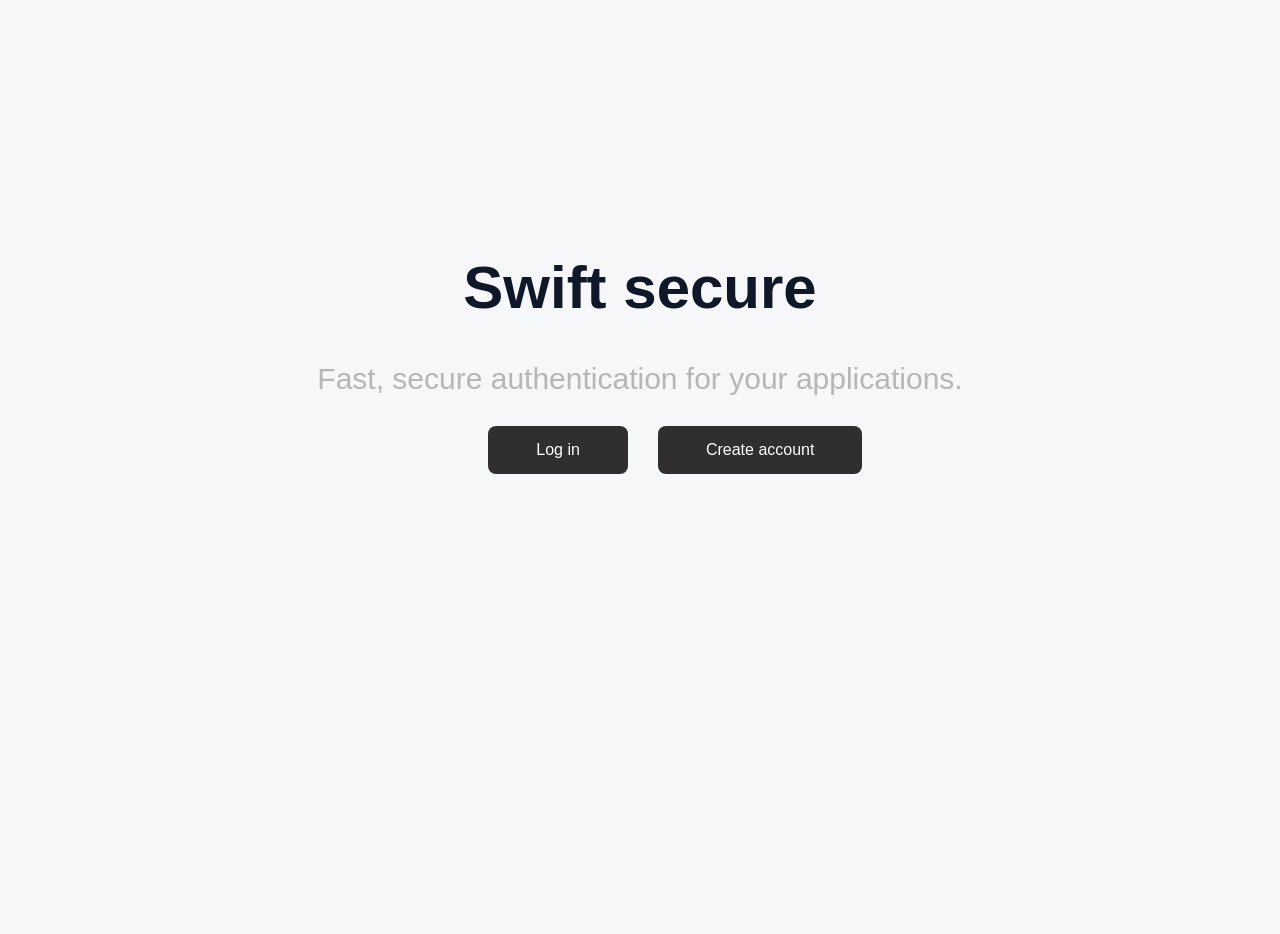
==== index.html @ 9c05d334 "first commit" ====
<!DOCTYPE html>
<html lang="en">
<head>
    <meta charset="UTF-8">
    <meta name="viewport" content="width=device-width, initial-scale=1.0">
    <title>Document</title>
    <link rel="stylesheet" href="./stlye.css">
</head>
<body>
   <!-- begining  -->

   <div class="hero">
   <div class="her">
     <div class="hero1">
        <h1>Swift secure</h1>
    </div>

    <div class="hero2">
      <p>Fast, secure authentication for your applications.</p>
    </div>
   </div>

   <div class="bot">
    <div class="btn">
        <a href="./login.html">
             <button class="button1">Log in</button>
        </a>
       
    </div>

    <div>
        <a href="./signup.html">
            <button  class="button1">Create account</button>
        </a>
    </div>
   </div>
   </div>
</body>
</html>
---- stlye.css ----
body{
    background-color: #f6f7f8 ;
}

.her{
    margin-top: 20%;
}

.hero1{
    text-align: center;
    font-size: 30px;
    font-family: "roboto",sans-serif;
    color: #0f1729;
}

.hero2{
    text-align: center;
    font-size: 30px;
    font-family: "roboto",sans-serif;
    color: #b5b6b8;
}

.bot{
    display: flex;
    gap: 30px;
    width: 900px;
    height: 500px;
    margin: auto;
    margin-left: 38%;
}


.button1{
    padding: 15px 48px;
    border-radius: 8px;
    font-size: 16px;
    border: none;
    cursor: pointer;
    background-color: rgb(48, 46, 46);
    color: white;
    transition: background-color 0.3s ease;
}

.button1:active{
    cursor:pointer;
    scale: 0.95s;
    transition: all 0.1s;
}

.button1:hover{
    cursor:pointer;
    transform: translateY(-3px);
    transition: all 0.1s;
    background-color: rgb(114, 248, 248);
}

.log{
    margin-top: 5%;
    background-color:white;
    padding: 30px;
    width: 800px;
    margin: auto;
    border-radius: 20px;
    
}

.log1{
    text-align: center;
    font-size: 25px;
    font-family: "roboto",sans-serif;
}

.log2{
    text-align: center;
    font-size: 20px;
}

.form{
    width: 1500px;
    height: 500px;
    margin-left: 20%;
}

.form label{
  font-size: 20px;
  display: block;
}

.form input{
    width: 30%;
    padding: 20px;
    border-radius: 20px;
    border:1px solid;
}

 .check{
    display: flex;
    align-items: center;
    margin-left: -4%;

}

.ce{
    margin-left: 20%;
    height: 20px;
}

.re{
    margin-top: -25px;
    margin-left: 90px;
}

.forgot{
    margin-left: 10%;
    margin-top: -15px;
    font-size: 20px;
    color: rgb(119, 119, 243);
}

.button2{
     padding: 15px 100px;
    border-radius: 8px;
    font-size: 16px;
    border: none;
    cursor: pointer;
    background-color: rgb(48, 46, 46);
    color: white;
    margin-left: 8%; 
}

.sign2{
    display: flex;
    /* gap: 10px; */
    flex-direction: column;
    margin-left: 11%;
}

.sign3{
    margin-left: 3.5%;
    font-size: 15px;
    color: rgb(119, 119, 243);
}

.reset{
    margin-top: 5%;
}

.reset1{
    margin-top: 10%;
    width: 800px;
    background-color: white;
    margin: auto;
    height: 500px;
    padding: 30px;
    border-radius: 40px;
    
}

.password{
    text-align: center;
}

.entre{
    text-align: center;
}

.reset label{
  font-size: 20px;
  display: block;
  margin-left: -18%;
}

.reset input{
    width: 67%;
    padding: 20px;
    border-radius: 20px;
    border:1px solid;
    margin-left: -20%;
}

.for{
    margin-left: 35%;
}

.button3{
     padding: 15px 140px;
    border-radius: 8px;
    font-size: 16px;
    border: none;
    cursor: pointer;
    background-color: rgb(48, 46, 46);
    color: white;
    margin-left: 22%; 
}


.button4{
     padding: 15px 167px;
    border-radius: 8px;
    font-size: 16px;
    border: none;
    cursor: pointer;
    background-color:transparent;
    color: #434447;
    margin-left: 36.2%;
    margin-top: 10px; 
}

.button4:hover{
    color: black;
}

.log3{
    text-align: center;
    font-size: 25px;
    font-family: "roboto",sans-serif;
}

.log4{
    text-align: center;
    font-size: 20px;
}

.form2{
    width: 1500px;
    height: 500px;
    margin-left: 20%;
}

.form2 label{
  font-size: 20px;
  display: block;
  margin-left: -5%;
}

.form2 input{
    width: 30%;
    padding: 20px;
    border-radius: 20px;
    border:1px solid;
    margin-left: -6%;
}

.logo{
    margin-top: 4%;
    background-color:white;
    padding: 30px;
    width: 500px;
    margin: auto;
    border-radius: 20px;
    height: 750px;
    
}

.button5{
     padding: 15px 100px;
    border-radius: 8px;
    font-size: 16px;
    border: none;
    cursor: pointer;
    background-color: rgb(48, 46, 46);
    color: white;
    margin-left: 3%; 

}.sign4{
    display: flex;
    /* gap: 10px; */
    flex-direction: column;
    margin-left: 6%;
}


.sign5{
    margin-left: 3.5%;
    font-size: 15px;
    color: rgb(119, 119, 243);
}

@media (max-width:640px){
.her{
    margin-top: 60%;
}

    .hero1{
    text-align: center;
    font-size: 20px;
    font-family: "roboto",sans-serif;
    color: #0f1729;
    margin-left: -25%;
}

.hero2{
    text-align: center;
    font-size: 13px;
    font-family: "roboto",sans-serif;
    color: #b5b6b8;
    margin-left: -25%;
}

.bot{
    display: flex;
    gap: 30px;
    width: 900px;
    height: 500px;
    margin: auto;
    margin-left: 1%;
}


.button1{
    padding: 10px 27px;
    border-radius: 8px;
    font-size: 16px;
    border: none;
    cursor: pointer;
    background-color: rgb(48, 46, 46);
    color: white;
    transition: background-color 0.3s ease;
}

.button1:active{
    cursor:pointer;
    scale: 0.95s;
    transition: all 0.1s;
}

.button1:hover{
    cursor:pointer;
    transform: translateY(-3px);
    transition: all 0.1s;
    background-color: rgb(114, 248, 248);
}

.login{
    margin-top: 20%;
}

.log{
    margin-top: 10%;
    background-color:white;
    padding: 30px;
    width: 800px;
    margin: auto;
    border-radius: 20px;
    margin-left: -20%;
    
}

.log1{
    text-align: center;
    font-size: 20px;
    font-family: "roboto",sans-serif;
    margin-left: -35%;
}

.form{
    width: 1500px;
    height: 500px;
    margin-left: 20%;
}

.form label{
  font-size: 20px;
  display: block;
  margin-left: -5%;
}

.form input{
    width: 20%;
    padding: 20px;
    border-radius: 20px;
    border:1px solid;
    margin-left: -5%;
}

 .check{
    display: flex;
    align-items: center;
    margin-left: 2%;
    /* flex-direction: column; */

}


.ce{
    /* margin-left: -70%; */
    height: 20px;
}

.re{
    margin-top: -30px;
    margin-left:30%;
}

.forgot{
    margin-left: 20%;
    margin-top: -25px;
    font-size: 20px;
    color: rgb(119, 119, 243);
}



.button2{
     padding: 15px 100px;
    border-radius: 8px;
    font-size: 16px;
    border: none;
    cursor: pointer;
    background-color: rgb(48, 46, 46);
    color: white;
    margin-left: 8%; 
}

.sign2{
    display: flex;
    /* gap: 10px; */
    flex-direction: column;
    margin-left: 11%;
}

.sign3{
    margin-left: 3.5%;
    font-size: 15px;
    color: rgb(119, 119, 243);
}

.log2{
    text-align: center;
    font-size: 20px;
    margin-left: -35%;
}

.forgot{
    margin-left: -1%;
    margin-top: -15px;
    font-size: 20px;
    color: rgb(119, 119, 243);
}

.button2{
     padding: 15px 100px;
    border-radius: 8px;
    font-size: 16px;
    border: none;
    cursor: pointer;
    background-color: rgb(48, 46, 46);
    color: white;
    margin-left: -2%; 
}

.sign2{
    display: flex;
    /* gap: 10px; */
    flex-direction: column;
    margin-left:1%;
}

.sign3{
    margin-left: 3.5%;
    font-size: 15px;
    color: rgb(119, 119, 243);
}


.reset1{
    margin-top: 10%;
    width: 300px;
    background-color: white;
    margin: auto;
    height: 350px;
    padding: 30px;
    border-radius: 15px;
    
}

.password{
    text-align: center;
    margin-left: 5%;
     font-size: 15px;
    font-family:"roboto",sans-serif;
}

.entre{
    text-align: center;
    margin-left:5%;
     font-size: 15px;
    font-family:"roboto",sans-serif;
    }

.reset label{
  font-size: 20px;
  display: block;
  margin-left: -55%;
}

.reset input{
    width: 140%;
    padding: 20px;
    border-radius: 20px;
    border:1px solid;
    margin-left: -55%;
   
}

.button3{
     padding: 15px 80px;
    border-radius: 8px;
    font-size: 16px;
    border: none;
    cursor: pointer;
    background-color: rgb(48, 46, 46);
    color: white;
    margin-left: 5%; 
}


.button4{
     padding: 15px 80px;
    border-radius: 8px;
    font-size: 16px;
    border: none;
    cursor: pointer;
    background-color:transparent;
    color: #434447;
    margin-left: 5%;
    margin-top: 10px; 
}

.button4:hover{
    color: black;
}

.reset{
    margin-top: 30%;
}

.form2{
    width: 1500px;
    height: 500px;
    margin-left: 20%;
}

.form2 label{
  font-size: 20px;
  display: block;
  margin-left: -5%;
}

.form2 input{
    width: 30%;
    padding: 20px;
    border-radius: 20px;
    border:1px solid;
    margin-left: -6%;
}

.logo{
    margin-top: 4%;
    background-color:white;
    padding: 30px;
    width: 335px;
    margin: auto;
    border-radius: 20px;
    height: 750px;
    
}

.log3{
    text-align: center;
    font-size: 20px;
    font-family: "roboto",sans-serif;
}

.log4{
    text-align: center;
    font-size: 25px;
}

.form2{
    width: 1000px;
    height: 500px;
    margin-left: 15%;
}

.form2 label{
  font-size: 20px;
  display: block;
  margin-left: -5%;
}

.form2 input{
    width: 30%;
    padding: 20px;
    border-radius: 20px;
    border:1px solid;
    margin-left: -6%;
}


.button5{
     padding: 15px 130px;
    border-radius: 8px;
    font-size: 16px;
    border: none;
    cursor: pointer;
    background-color: rgb(48, 46, 46);
    color: white;
    margin-left: -3%; 

}.sign4{
    display: flex;
    /* gap: 10px; */
    flex-direction: column;
    margin-left: 5%;
}


.sign5{
    margin-left: 6%;
    font-size: 15px;
    color: rgb(119, 119, 243);
}
}
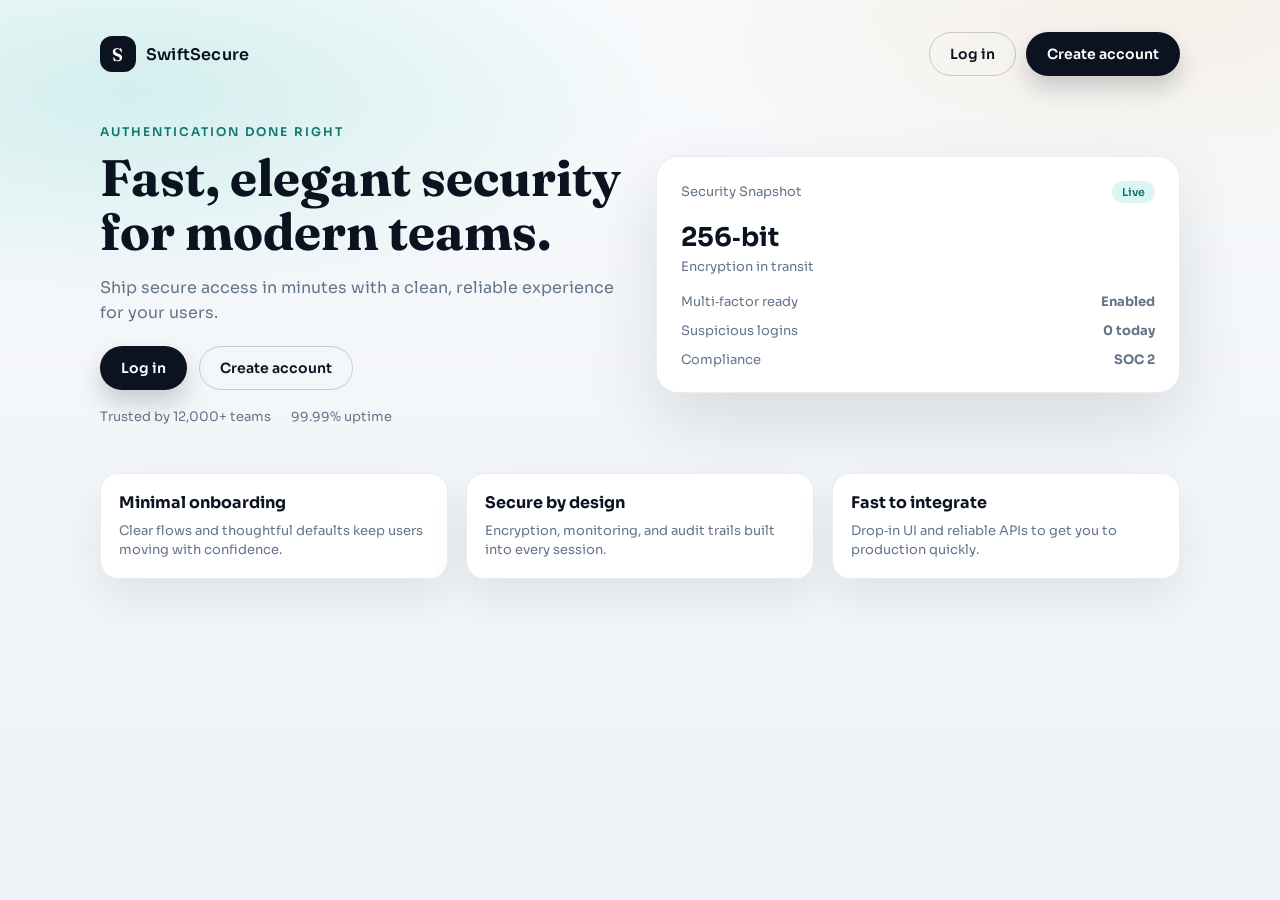
==== commit 5457ed9b: "updated design" ====
--- a/index.html
+++ b/index.html
@@ -3,37 +3,80 @@
 <head>
     <meta charset="UTF-8">
     <meta name="viewport" content="width=device-width, initial-scale=1.0">
-    <title>Document</title>
+    <title>SwiftSecure — Home</title>
+    <link rel="preconnect" href="https://fonts.googleapis.com">
+    <link rel="preconnect" href="https://fonts.gstatic.com" crossorigin>
+    <link href="https://fonts.googleapis.com/css2?family=Fraunces:opsz,wght@9..144,500;9..144,600&family=Sora:wght@400;500;600;700&display=swap" rel="stylesheet">
     <link rel="stylesheet" href="./stlye.css">
 </head>
-<body>
-   <!-- begining  -->
+<body class="landing-page">
+    <main class="landing">
+        <nav class="topbar">
+            <div class="brand">
+                <div class="brand-mark">S</div>
+                <span>SwiftSecure</span>
+            </div>
+            <div class="topbar-actions">
+                <a class="btn ghost" href="./login.html">Log in</a>
+                <a class="btn primary" href="./signup.html">Create account</a>
+            </div>
+        </nav>
 
-   <div class="hero">
-   <div class="her">
-     <div class="hero1">
-        <h1>Swift secure</h1>
-    </div>
+        <section class="hero">
+            <div class="hero-text reveal">
+                <p class="eyebrow">Authentication done right</p>
+                <h1>Fast, elegant security for modern teams.</h1>
+                <p class="subtext">Ship secure access in minutes with a clean, reliable experience for your users.</p>
+                <div class="cta">
+                    <a class="btn primary" href="./login.html">Log in</a>
+                    <a class="btn ghost" href="./signup.html">Create account</a>
+                </div>
+                <div class="trust">
+                    <span>Trusted by 12,000+ teams</span>
+                    <span>99.99% uptime</span>
+                </div>
+            </div>
+            <div class="hero-card reveal">
+                <div class="card-header">
+                    <p>Security Snapshot</p>
+                    <span class="badge">Live</span>
+                </div>
+                <div class="card-metric">
+                    <h3>256‑bit</h3>
+                    <p>Encryption in transit</p>
+                </div>
+                <div class="card-list">
+                    <div>
+                        <span>Multi‑factor ready</span>
+                        <strong>Enabled</strong>
+                    </div>
+                    <div>
+                        <span>Suspicious logins</span>
+                        <strong>0 today</strong>
+                    </div>
+                    <div>
+                        <span>Compliance</span>
+                        <strong>SOC 2</strong>
+                    </div>
+                </div>
+            </div>
+        </section>
 
-    <div class="hero2">
-      <p>Fast, secure authentication for your applications.</p>
-    </div>
-   </div>
-
-   <div class="bot">
-    <div class="btn">
-        <a href="./login.html">
-             <button class="button1">Log in</button>
-        </a>
-       
-    </div>
-
-    <div>
-        <a href="./signup.html">
-            <button  class="button1">Create account</button>
-        </a>
-    </div>
-   </div>
-   </div>
+        <section class="features">
+            <div class="feature-card reveal">
+                <h4>Minimal onboarding</h4>
+                <p>Clear flows and thoughtful defaults keep users moving with confidence.</p>
+            </div>
+            <div class="feature-card reveal">
+                <h4>Secure by design</h4>
+                <p>Encryption, monitoring, and audit trails built into every session.</p>
+            </div>
+            <div class="feature-card reveal">
+                <h4>Fast to integrate</h4>
+                <p>Drop‑in UI and reliable APIs to get you to production quickly.</p>
+            </div>
+        </section>
+    </main>
+    <script src="script.js"></script>
 </body>
-</html>+</html>
--- a/stlye.css
+++ b/stlye.css
@@ -1,624 +1,385 @@
+*{
+    box-sizing: border-box;
+    margin: 0;
+    padding: 0;
+}
+
+:root{
+    --ink-900: #0b1220;
+    --ink-700: #1f2937;
+    --ink-500: #64748b;
+    --teal-700: #0f766e;
+    --teal-500: #14b8a6;
+    --sand-200: #f5efe6;
+    --surface: #ffffff;
+    --border: rgba(15, 23, 42, 0.08);
+    --shadow: 0 30px 70px rgba(15, 23, 42, 0.12);
+}
+
 body{
-    background-color: #f6f7f8 ;
-}
-
-.her{
-    margin-top: 20%;
-}
-
-.hero1{
-    text-align: center;
-    font-size: 30px;
-    font-family: "roboto",sans-serif;
-    color: #0f1729;
-}
-
-.hero2{
-    text-align: center;
-    font-size: 30px;
-    font-family: "roboto",sans-serif;
-    color: #b5b6b8;
-}
-
-.bot{
-    display: flex;
-    gap: 30px;
-    width: 900px;
-    height: 500px;
-    margin: auto;
-    margin-left: 38%;
-}
-
-
-.button1{
-    padding: 15px 48px;
-    border-radius: 8px;
+    font-family: "Sora", sans-serif;
+    color: var(--ink-900);
+    background: #f8fafc;
+    min-height: 100vh;
+}
+
+a{
+    text-decoration: none;
+    color: inherit;
+}
+
+.btn{
+    display: inline-flex;
+    align-items: center;
+    justify-content: center;
+    gap: 8px;
+    padding: 12px 20px;
+    border-radius: 999px;
+    border: 1px solid transparent;
+    font-weight: 600;
+    font-size: 14px;
+    transition: transform 0.2s ease, box-shadow 0.2s ease, border 0.2s ease;
+    cursor: pointer;
+}
+
+.btn.primary{
+    background: var(--ink-900);
+    color: #ffffff;
+    box-shadow: 0 12px 24px rgba(15, 23, 42, 0.2);
+}
+
+.btn.primary:hover{
+    transform: translateY(-1px);
+}
+
+.btn.ghost{
+    border-color: rgba(15, 23, 42, 0.2);
+    color: var(--ink-900);
+    background: transparent;
+}
+
+.btn.ghost:hover{
+    border-color: var(--ink-900);
+    transform: translateY(-1px);
+}
+
+/* Landing page */
+.landing-page{
+    background:
+        radial-gradient(900px 360px at 10% 10%, rgba(20, 184, 166, 0.16), transparent 60%),
+        radial-gradient(800px 360px at 90% 0%, rgba(245, 239, 230, 0.9), transparent 65%),
+        linear-gradient(180deg, #f8fafc 0%, #eef2f6 100%);
+}
+
+.landing{
+    width: min(1120px, 100%);
+    margin: 0 auto;
+    padding: 32px 20px 64px;
+    display: grid;
+    gap: 48px;
+}
+
+.topbar{
+    display: flex;
+    align-items: center;
+    justify-content: space-between;
+}
+
+.brand{
+    display: inline-flex;
+    align-items: center;
+    gap: 10px;
+    font-weight: 600;
+    letter-spacing: 0.2px;
+}
+
+.brand-mark{
+    width: 36px;
+    height: 36px;
+    border-radius: 12px;
+    display: grid;
+    place-items: center;
+    background: var(--ink-900);
+    color: #ffffff;
+    font-family: "Fraunces", serif;
+    font-size: 18px;
+}
+
+.topbar-actions{
+    display: inline-flex;
+    gap: 10px;
+}
+
+.hero{
+    display: grid;
+    grid-template-columns: repeat(2, minmax(0, 1fr));
+    gap: 32px;
+    align-items: center;
+}
+
+.hero-text h1{
+    font-family: "Fraunces", serif;
+    font-size: clamp(32px, 4vw, 52px);
+    line-height: 1.05;
+    margin-bottom: 16px;
+}
+
+.eyebrow{
+    font-size: 12px;
+    letter-spacing: 2px;
+    text-transform: uppercase;
+    color: var(--teal-700);
+    font-weight: 600;
+    margin-bottom: 12px;
+}
+
+.subtext{
+    color: var(--ink-500);
     font-size: 16px;
-    border: none;
-    cursor: pointer;
-    background-color: rgb(48, 46, 46);
-    color: white;
-    transition: background-color 0.3s ease;
-}
-
-.button1:active{
-    cursor:pointer;
-    scale: 0.95s;
-    transition: all 0.1s;
-}
-
-.button1:hover{
-    cursor:pointer;
-    transform: translateY(-3px);
-    transition: all 0.1s;
-    background-color: rgb(114, 248, 248);
-}
-
-.log{
-    margin-top: 5%;
-    background-color:white;
-    padding: 30px;
-    width: 800px;
-    margin: auto;
-    border-radius: 20px;
-    
-}
-
-.log1{
-    text-align: center;
-    font-size: 25px;
-    font-family: "roboto",sans-serif;
-}
-
-.log2{
-    text-align: center;
-    font-size: 20px;
-}
-
-.form{
-    width: 1500px;
-    height: 500px;
-    margin-left: 20%;
-}
-
-.form label{
-  font-size: 20px;
-  display: block;
-}
-
-.form input{
-    width: 30%;
-    padding: 20px;
-    border-radius: 20px;
-    border:1px solid;
-}
-
- .check{
-    display: flex;
-    align-items: center;
-    margin-left: -4%;
-
+    line-height: 1.6;
+    margin-bottom: 20px;
+}
+
+.cta{
+    display: flex;
+    gap: 12px;
+    margin-bottom: 18px;
+}
+
+.trust{
+    display: flex;
+    gap: 20px;
+    font-size: 13px;
+    color: var(--ink-500);
+}
+
+.hero-card{
+    background: var(--surface);
+    border: 1px solid var(--border);
+    border-radius: 22px;
+    padding: 24px;
+    box-shadow: var(--shadow);
+    display: grid;
+    gap: 18px;
+}
+
+.card-header{
+    display: flex;
+    align-items: center;
+    justify-content: space-between;
+    font-size: 13px;
+    color: var(--ink-500);
+}
+
+.badge{
+    padding: 4px 10px;
+    border-radius: 999px;
+    background: rgba(20, 184, 166, 0.15);
+    color: var(--teal-700);
+    font-weight: 600;
+    font-size: 11px;
+}
+
+.card-metric h3{
+    font-size: 26px;
+    margin-bottom: 4px;
+}
+
+.card-metric p{
+    color: var(--ink-500);
+    font-size: 13px;
+}
+
+.card-list{
+    display: grid;
+    gap: 12px;
+    font-size: 13px;
+    color: var(--ink-500);
+}
+
+.card-list div{
+    display: flex;
+    align-items: center;
+    justify-content: space-between;
+}
+
+.features{
+    display: grid;
+    grid-template-columns: repeat(3, minmax(0, 1fr));
+    gap: 18px;
+}
+
+.feature-card{
+    background: var(--surface);
+    border: 1px solid var(--border);
+    border-radius: 18px;
+    padding: 18px;
+    display: grid;
+    gap: 8px;
+    box-shadow: 0 18px 40px rgba(15, 23, 42, 0.08);
+}
+
+.feature-card h4{
+    font-size: 16px;
+}
+
+.feature-card p{
+    color: var(--ink-500);
+    font-size: 13px;
+    line-height: 1.5;
+}
+
+/* Auth pages */
+.auth-page{
+    background:
+        radial-gradient(700px 280px at 20% 0%, rgba(20, 184, 166, 0.12), transparent 60%),
+        linear-gradient(180deg, #f8fafc 0%, #edf2f7 100%);
+    display: grid;
+    place-items: center;
+    padding: 48px 20px;
+}
+
+.auth-shell{
+    width: min(520px, 100%);
+}
+
+.auth-card{
+    background: var(--surface);
+    border: 1px solid var(--border);
+    border-radius: 22px;
+    padding: 32px;
+    box-shadow: var(--shadow);
+    display: grid;
+    gap: 18px;
+}
+
+.auth-card--compact{
+    padding: 28px;
+}
+
+.auth-header h1{
+    font-family: "Fraunces", serif;
+    font-size: 28px;
+    margin-bottom: 6px;
+}
+
+.auth-header p{
+    color: var(--ink-500);
+    font-size: 14px;
+}
+
+.auth-form{
+    display: grid;
+    gap: 14px;
+}
+
+.auth-form label{
+    font-size: 13px;
+    font-weight: 600;
+    color: var(--ink-700);
+}
+
+.auth-form input{
+    width: 100%;
+    padding: 12px 14px;
+    border-radius: 12px;
+    border: 1px solid rgba(15, 23, 42, 0.12);
+    background: #f8fafc;
+    font-size: 14px;
+    transition: border 0.2s ease, box-shadow 0.2s ease, background 0.2s ease;
+}
+
+.auth-form input:focus{
+    outline: none;
+    border-color: var(--ink-900);
+    box-shadow: 0 0 0 3px rgba(15, 23, 42, 0.12);
+    background: #ffffff;
+}
+
+.auth-row{
+    display: flex;
+    align-items: center;
+    justify-content: space-between;
+    gap: 12px;
+    font-size: 13px;
+}
+
+.remember{
+    display: inline-flex;
+    align-items: center;
+    gap: 8px;
+    color: var(--ink-500);
 }
 
 .ce{
-    margin-left: 20%;
-    height: 20px;
-}
-
-.re{
-    margin-top: -25px;
-    margin-left: 90px;
-}
-
-.forgot{
-    margin-left: 10%;
-    margin-top: -15px;
-    font-size: 20px;
-    color: rgb(119, 119, 243);
-}
-
-.button2{
-     padding: 15px 100px;
-    border-radius: 8px;
-    font-size: 16px;
-    border: none;
-    cursor: pointer;
-    background-color: rgb(48, 46, 46);
-    color: white;
-    margin-left: 8%; 
-}
-
-.sign2{
-    display: flex;
-    /* gap: 10px; */
-    flex-direction: column;
-    margin-left: 11%;
-}
-
-.sign3{
-    margin-left: 3.5%;
-    font-size: 15px;
-    color: rgb(119, 119, 243);
-}
-
-.reset{
-    margin-top: 5%;
-}
-
-.reset1{
-    margin-top: 10%;
-    width: 800px;
-    background-color: white;
-    margin: auto;
-    height: 500px;
-    padding: 30px;
-    border-radius: 40px;
-    
-}
-
-.password{
-    text-align: center;
-}
-
-.entre{
-    text-align: center;
-}
-
-.reset label{
-  font-size: 20px;
-  display: block;
-  margin-left: -18%;
-}
-
-.reset input{
-    width: 67%;
-    padding: 20px;
-    border-radius: 20px;
-    border:1px solid;
-    margin-left: -20%;
-}
-
-.for{
-    margin-left: 35%;
-}
-
-.button3{
-     padding: 15px 140px;
-    border-radius: 8px;
-    font-size: 16px;
-    border: none;
-    cursor: pointer;
-    background-color: rgb(48, 46, 46);
-    color: white;
-    margin-left: 22%; 
-}
-
-
-.button4{
-     padding: 15px 167px;
-    border-radius: 8px;
-    font-size: 16px;
-    border: none;
-    cursor: pointer;
-    background-color:transparent;
-    color: #434447;
-    margin-left: 36.2%;
-    margin-top: 10px; 
-}
-
-.button4:hover{
-    color: black;
-}
-
-.log3{
-    text-align: center;
-    font-size: 25px;
-    font-family: "roboto",sans-serif;
-}
-
-.log4{
-    text-align: center;
-    font-size: 20px;
-}
-
-.form2{
-    width: 1500px;
-    height: 500px;
-    margin-left: 20%;
-}
-
-.form2 label{
-  font-size: 20px;
-  display: block;
-  margin-left: -5%;
-}
-
-.form2 input{
-    width: 30%;
-    padding: 20px;
-    border-radius: 20px;
-    border:1px solid;
-    margin-left: -6%;
-}
-
-.logo{
-    margin-top: 4%;
-    background-color:white;
-    padding: 30px;
-    width: 500px;
-    margin: auto;
-    border-radius: 20px;
-    height: 750px;
-    
-}
-
-.button5{
-     padding: 15px 100px;
-    border-radius: 8px;
-    font-size: 16px;
-    border: none;
-    cursor: pointer;
-    background-color: rgb(48, 46, 46);
-    color: white;
-    margin-left: 3%; 
-
-}.sign4{
-    display: flex;
-    /* gap: 10px; */
-    flex-direction: column;
-    margin-left: 6%;
-}
-
-
-.sign5{
-    margin-left: 3.5%;
-    font-size: 15px;
-    color: rgb(119, 119, 243);
-}
-
-@media (max-width:640px){
-.her{
-    margin-top: 60%;
-}
-
-    .hero1{
-    text-align: center;
-    font-size: 20px;
-    font-family: "roboto",sans-serif;
-    color: #0f1729;
-    margin-left: -25%;
-}
-
-.hero2{
-    text-align: center;
-    font-size: 13px;
-    font-family: "roboto",sans-serif;
-    color: #b5b6b8;
-    margin-left: -25%;
-}
-
-.bot{
-    display: flex;
-    gap: 30px;
-    width: 900px;
-    height: 500px;
-    margin: auto;
-    margin-left: 1%;
-}
-
-
-.button1{
-    padding: 10px 27px;
-    border-radius: 8px;
-    font-size: 16px;
-    border: none;
-    cursor: pointer;
-    background-color: rgb(48, 46, 46);
-    color: white;
-    transition: background-color 0.3s ease;
-}
-
-.button1:active{
-    cursor:pointer;
-    scale: 0.95s;
-    transition: all 0.1s;
-}
-
-.button1:hover{
-    cursor:pointer;
-    transform: translateY(-3px);
-    transition: all 0.1s;
-    background-color: rgb(114, 248, 248);
-}
-
-.login{
-    margin-top: 20%;
-}
-
-.log{
-    margin-top: 10%;
-    background-color:white;
-    padding: 30px;
-    width: 800px;
-    margin: auto;
-    border-radius: 20px;
-    margin-left: -20%;
-    
-}
-
-.log1{
-    text-align: center;
-    font-size: 20px;
-    font-family: "roboto",sans-serif;
-    margin-left: -35%;
-}
-
-.form{
-    width: 1500px;
-    height: 500px;
-    margin-left: 20%;
-}
-
-.form label{
-  font-size: 20px;
-  display: block;
-  margin-left: -5%;
-}
-
-.form input{
-    width: 20%;
-    padding: 20px;
-    border-radius: 20px;
-    border:1px solid;
-    margin-left: -5%;
-}
-
- .check{
-    display: flex;
-    align-items: center;
-    margin-left: 2%;
-    /* flex-direction: column; */
-
-}
-
-
-.ce{
-    /* margin-left: -70%; */
-    height: 20px;
-}
-
-.re{
-    margin-top: -30px;
-    margin-left:30%;
-}
-
-.forgot{
-    margin-left: 20%;
-    margin-top: -25px;
-    font-size: 20px;
-    color: rgb(119, 119, 243);
-}
-
-
-
-.button2{
-     padding: 15px 100px;
-    border-radius: 8px;
-    font-size: 16px;
-    border: none;
-    cursor: pointer;
-    background-color: rgb(48, 46, 46);
-    color: white;
-    margin-left: 8%; 
-}
-
-.sign2{
-    display: flex;
-    /* gap: 10px; */
-    flex-direction: column;
-    margin-left: 11%;
-}
-
-.sign3{
-    margin-left: 3.5%;
-    font-size: 15px;
-    color: rgb(119, 119, 243);
-}
-
-.log2{
-    text-align: center;
-    font-size: 20px;
-    margin-left: -35%;
-}
-
-.forgot{
-    margin-left: -1%;
-    margin-top: -15px;
-    font-size: 20px;
-    color: rgb(119, 119, 243);
-}
-
-.button2{
-     padding: 15px 100px;
-    border-radius: 8px;
-    font-size: 16px;
-    border: none;
-    cursor: pointer;
-    background-color: rgb(48, 46, 46);
-    color: white;
-    margin-left: -2%; 
-}
-
-.sign2{
-    display: flex;
-    /* gap: 10px; */
-    flex-direction: column;
-    margin-left:1%;
-}
-
-.sign3{
-    margin-left: 3.5%;
-    font-size: 15px;
-    color: rgb(119, 119, 243);
-}
-
-
-.reset1{
-    margin-top: 10%;
-    width: 300px;
-    background-color: white;
-    margin: auto;
-    height: 350px;
-    padding: 30px;
-    border-radius: 15px;
-    
-}
-
-.password{
-    text-align: center;
-    margin-left: 5%;
-     font-size: 15px;
-    font-family:"roboto",sans-serif;
-}
-
-.entre{
-    text-align: center;
-    margin-left:5%;
-     font-size: 15px;
-    font-family:"roboto",sans-serif;
-    }
-
-.reset label{
-  font-size: 20px;
-  display: block;
-  margin-left: -55%;
-}
-
-.reset input{
-    width: 140%;
-    padding: 20px;
-    border-radius: 20px;
-    border:1px solid;
-    margin-left: -55%;
-   
-}
-
-.button3{
-     padding: 15px 80px;
-    border-radius: 8px;
-    font-size: 16px;
-    border: none;
-    cursor: pointer;
-    background-color: rgb(48, 46, 46);
-    color: white;
-    margin-left: 5%; 
-}
-
-
-.button4{
-     padding: 15px 80px;
-    border-radius: 8px;
-    font-size: 16px;
-    border: none;
-    cursor: pointer;
-    background-color:transparent;
-    color: #434447;
-    margin-left: 5%;
-    margin-top: 10px; 
-}
-
-.button4:hover{
-    color: black;
-}
-
-.reset{
-    margin-top: 30%;
-}
-
-.form2{
-    width: 1500px;
-    height: 500px;
-    margin-left: 20%;
-}
-
-.form2 label{
-  font-size: 20px;
-  display: block;
-  margin-left: -5%;
-}
-
-.form2 input{
-    width: 30%;
-    padding: 20px;
-    border-radius: 20px;
-    border:1px solid;
-    margin-left: -6%;
-}
-
-.logo{
-    margin-top: 4%;
-    background-color:white;
-    padding: 30px;
-    width: 335px;
-    margin: auto;
-    border-radius: 20px;
-    height: 750px;
-    
-}
-
-.log3{
-    text-align: center;
-    font-size: 20px;
-    font-family: "roboto",sans-serif;
-}
-
-.log4{
-    text-align: center;
-    font-size: 25px;
-}
-
-.form2{
-    width: 1000px;
-    height: 500px;
-    margin-left: 15%;
-}
-
-.form2 label{
-  font-size: 20px;
-  display: block;
-  margin-left: -5%;
-}
-
-.form2 input{
-    width: 30%;
-    padding: 20px;
-    border-radius: 20px;
-    border:1px solid;
-    margin-left: -6%;
-}
-
-
-.button5{
-     padding: 15px 130px;
-    border-radius: 8px;
-    font-size: 16px;
-    border: none;
-    cursor: pointer;
-    background-color: rgb(48, 46, 46);
-    color: white;
-    margin-left: -3%; 
-
-}.sign4{
-    display: flex;
-    /* gap: 10px; */
-    flex-direction: column;
-    margin-left: 5%;
-}
-
-
-.sign5{
-    margin-left: 6%;
-    font-size: 15px;
-    color: rgb(119, 119, 243);
-}
-}+    width: 16px;
+    height: 16px;
+    accent-color: var(--ink-900);
+}
+
+.auth-link{
+    color: var(--ink-900);
+    font-weight: 600;
+    font-size: 13px;
+}
+
+.auth-link:hover{
+    text-decoration: underline;
+}
+
+.auth-footer{
+    display: flex;
+    gap: 6px;
+    justify-content: center;
+    color: var(--ink-500);
+    font-size: 13px;
+}
+
+/* Motion */
+@keyframes rise{
+    from{
+        opacity: 0;
+        transform: translateY(12px);
+    }
+    to{
+        opacity: 1;
+        transform: translateY(0);
+    }
+}
+
+.reveal{
+    animation: rise 0.7s ease both;
+}
+
+.reveal:nth-child(2){
+    animation-delay: 0.08s;
+}
+
+.reveal:nth-child(3){
+    animation-delay: 0.16s;
+}
+
+@media (max-width: 900px){
+    .hero{
+        grid-template-columns: 1fr;
+    }
+
+    .features{
+        grid-template-columns: 1fr;
+    }
+}
+
+@media (max-width: 600px){
+    .landing{
+        padding: 24px 16px 48px;
+    }
+
+    .cta{
+        flex-direction: column;
+        align-items: stretch;
+    }
+
+    .topbar-actions{
+        display: none;
+    }
+}
